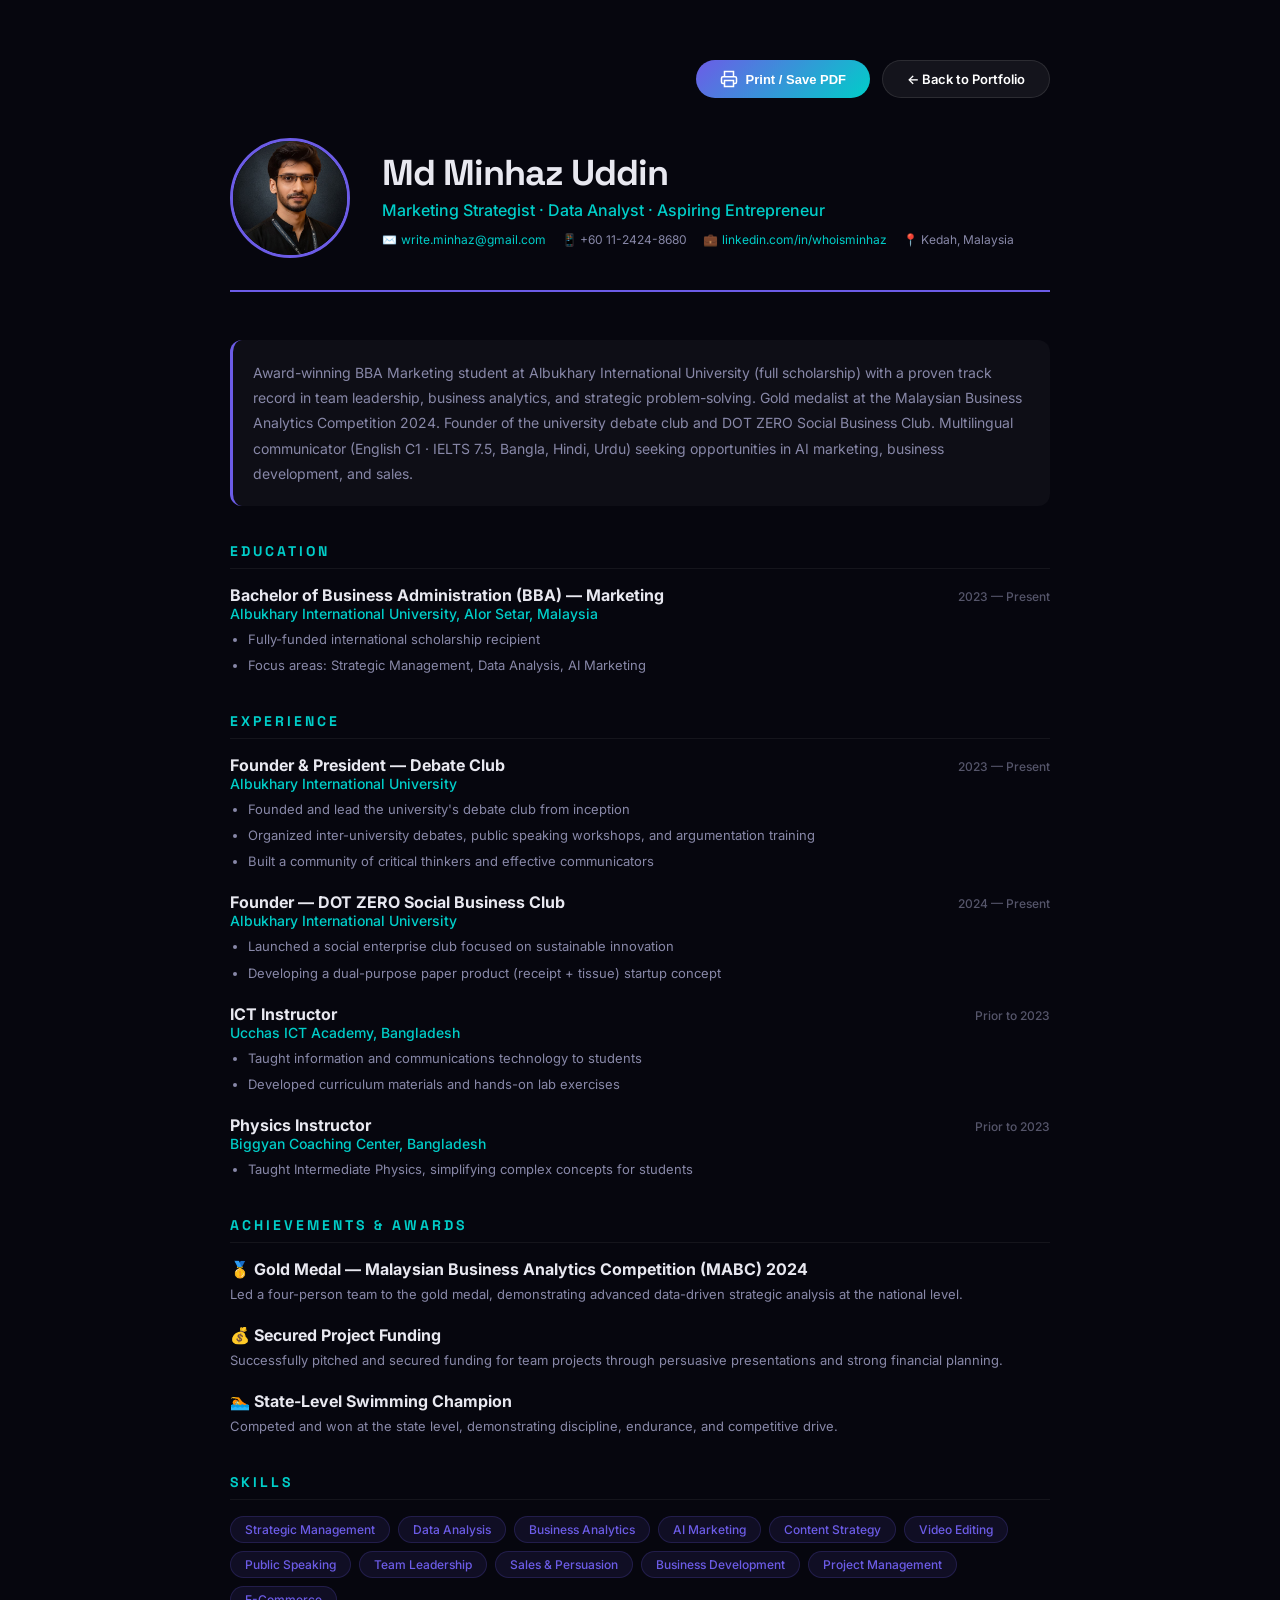
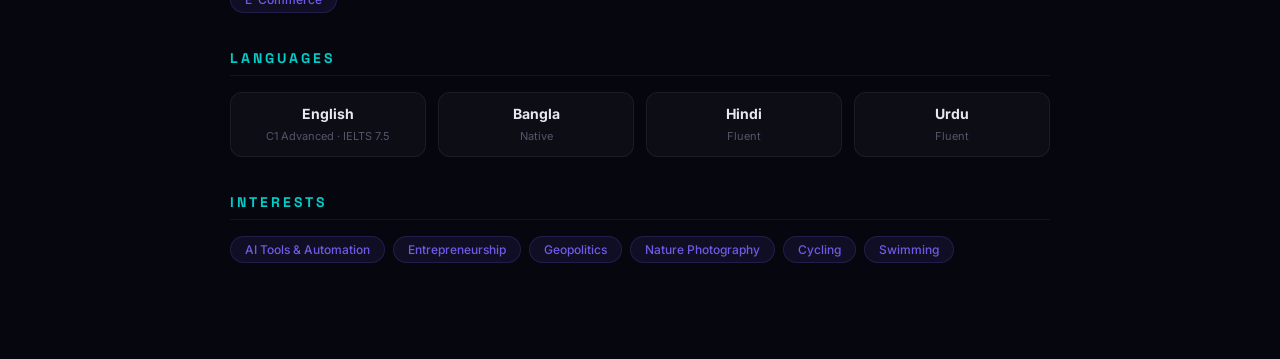
==== resume.html @ c0386ac0 "Add files via upload" ====
<!DOCTYPE html>
<html lang="en">
<head>
    <meta charset="UTF-8">
    <meta name="viewport" content="width=device-width, initial-scale=1.0">
    <title>Resume — Md Minhaz Uddin</title>
    <link rel="preconnect" href="https://fonts.googleapis.com">
    <link rel="preconnect" href="https://fonts.gstatic.com" crossorigin>
    <link href="https://fonts.googleapis.com/css2?family=Inter:wght@300;400;500;600;700;800&family=Space+Grotesk:wght@500;600;700&display=swap" rel="stylesheet">
    <style>
        *, *::before, *::after { margin: 0; padding: 0; box-sizing: border-box; }
        :root {
            --bg: #06060e; --card: rgba(255,255,255,0.03); --border: rgba(255,255,255,0.06);
            --text: #e8e8f0; --text2: #8888a8; --muted: #55556a;
            --a1: #6c5ce7; --a2: #00cec9;
        }
        body { font-family: 'Inter', sans-serif; background: var(--bg); color: var(--text); }
        .resume-page { max-width: 900px; margin: 0 auto; padding: 60px 40px; }
        .resume-actions { display: flex; justify-content: flex-end; gap: 12px; margin-bottom: 40px; }
        .btn-print {
            display: inline-flex; align-items: center; gap: 8px; padding: 10px 24px;
            border-radius: 100px; font-size: 13px; font-weight: 600; cursor: pointer;
            background: linear-gradient(135deg, #6c5ce7, #00cec9); color: #fff; border: none;
            transition: 0.3s; text-decoration: none;
        }
        .btn-print:hover { transform: translateY(-2px); box-shadow: 0 8px 24px rgba(108,92,231,0.4); }

        /* Header */
        .r-header { display: flex; align-items: center; gap: 32px; margin-bottom: 48px; padding-bottom: 32px; border-bottom: 2px solid var(--a1); }
        .r-photo { width: 120px; height: 120px; border-radius: 50%; object-fit: cover; border: 3px solid var(--a1); }
        .r-name { font-family: 'Space Grotesk', sans-serif; font-size: 36px; font-weight: 700; letter-spacing: -1px; }
        .r-tagline { font-size: 16px; color: var(--a2); margin-top: 4px; font-weight: 500; }
        .r-contact-row { display: flex; flex-wrap: wrap; gap: 16px; margin-top: 12px; }
        .r-contact-item { font-size: 12px; color: var(--text2); display: flex; align-items: center; gap: 4px; }
        .r-contact-item a { color: var(--a2); text-decoration: none; }

        /* Sections */
        .r-section { margin-bottom: 36px; }
        .r-section-title {
            font-family: 'Space Grotesk', sans-serif; font-size: 14px; font-weight: 700;
            text-transform: uppercase; letter-spacing: 3px; color: var(--a2);
            margin-bottom: 16px; padding-bottom: 8px; border-bottom: 1px solid var(--border);
        }
        .r-item { margin-bottom: 20px; }
        .r-item-header { display: flex; justify-content: space-between; align-items: baseline; flex-wrap: wrap; gap: 8px; }
        .r-item-title { font-size: 16px; font-weight: 700; }
        .r-item-sub { font-size: 14px; color: var(--a2); font-weight: 500; }
        .r-item-date { font-size: 12px; color: var(--muted); font-weight: 500; white-space: nowrap; }
        .r-item p, .r-item li { font-size: 13px; color: var(--text2); line-height: 1.7; margin-top: 4px; }
        .r-item ul { padding-left: 18px; margin-top: 6px; }
        .r-item li { margin-bottom: 4px; }

        /* Skills Grid */
        .r-skills { display: flex; flex-wrap: wrap; gap: 8px; }
        .r-skill {
            font-size: 12px; font-weight: 500; padding: 5px 14px; border-radius: 100px;
            background: rgba(108,92,231,0.1); color: var(--a1); border: 1px solid rgba(108,92,231,0.2);
        }

        /* Languages */
        .r-lang-grid { display: grid; grid-template-columns: repeat(4, 1fr); gap: 12px; }
        .r-lang { text-align: center; padding: 12px; border-radius: 12px; background: var(--card); border: 1px solid var(--border); }
        .r-lang strong { display: block; font-size: 14px; margin-bottom: 2px; }
        .r-lang span { font-size: 11px; color: var(--muted); }

        /* Summary line */
        .r-summary { font-size: 14px; color: var(--text2); line-height: 1.8; margin-bottom: 36px; padding: 20px; border-radius: 12px; background: var(--card); border-left: 3px solid var(--a1); }

        /* Print styles */
        @media print {
            body { background: #fff; color: #111; -webkit-print-color-adjust: exact; print-color-adjust: exact; }
            .resume-actions { display: none; }
            .r-header { border-bottom-color: #6c5ce7; }
            .r-section-title { color: #6c5ce7; border-bottom-color: #ddd; }
            .r-item-sub, .r-contact-item a { color: #0891b2; }
            .r-item p, .r-item li, .r-summary { color: #444; }
            .r-contact-item { color: #666; }
            .r-skill { background: #f0edff; color: #6c5ce7; border-color: #d4ccf7; }
            .r-lang { background: #f8f8f8; border-color: #eee; }
            .r-lang span { color: #888; }
            .r-summary { background: #f8f7ff; }
        }

        @media (max-width: 640px) {
            .resume-page { padding: 24px 16px; }
            .r-header { flex-direction: column; text-align: center; }
            .r-contact-row { justify-content: center; }
            .r-name { font-size: 28px; }
            .r-lang-grid { grid-template-columns: repeat(2, 1fr); }
        }
    </style>
</head>
<body>
    <div class="resume-page">
        <div class="resume-actions">
            <button class="btn-print" onclick="window.print()">
                <svg width="18" height="18" viewBox="0 0 24 24" fill="none" stroke="currentColor" stroke-width="2"><path d="M6 9V2h12v7M6 18H4a2 2 0 01-2-2v-5a2 2 0 012-2h16a2 2 0 012 2v5a2 2 0 01-2 2h-2"/><rect x="6" y="14" width="12" height="8"/></svg>
                Print / Save PDF
            </button>
            <a href="index.html" class="btn-print" style="background: rgba(255,255,255,0.06); border: 1px solid rgba(255,255,255,0.1);">
                ← Back to Portfolio
            </a>
        </div>

        <!-- Header -->
        <div class="r-header">
            <img src="photo.jpg" alt="Md Minhaz Uddin" class="r-photo">
            <div>
                <div class="r-name">Md Minhaz Uddin</div>
                <div class="r-tagline">Marketing Strategist · Data Analyst · Aspiring Entrepreneur</div>
                <div class="r-contact-row">
                    <span class="r-contact-item">✉️ <a href="mailto:write.minhaz@gmail.com">write.minhaz@gmail.com</a></span>
                    <span class="r-contact-item">📱 +60 11-2424-8680</span>
                    <span class="r-contact-item">💼 <a href="https://linkedin.com/in/whoisminhaz">linkedin.com/in/whoisminhaz</a></span>
                    <span class="r-contact-item">📍 Kedah, Malaysia</span>
                </div>
            </div>
        </div>

        <!-- Summary -->
        <div class="r-summary">
            Award-winning BBA Marketing student at Albukhary International University (full scholarship) with a proven track record in team leadership, business analytics, and strategic problem-solving. Gold medalist at the Malaysian Business Analytics Competition 2024. Founder of the university debate club and DOT ZERO Social Business Club. Multilingual communicator (English C1 · IELTS 7.5, Bangla, Hindi, Urdu) seeking opportunities in AI marketing, business development, and sales.
        </div>

        <!-- Education -->
        <div class="r-section">
            <div class="r-section-title">Education</div>
            <div class="r-item">
                <div class="r-item-header">
                    <div>
                        <div class="r-item-title">Bachelor of Business Administration (BBA) — Marketing</div>
                        <div class="r-item-sub">Albukhary International University, Alor Setar, Malaysia</div>
                    </div>
                    <div class="r-item-date">2023 — Present</div>
                </div>
                <ul>
                    <li>Fully-funded international scholarship recipient</li>
                    <li>Focus areas: Strategic Management, Data Analysis, AI Marketing</li>
                </ul>
            </div>
        </div>

        <!-- Experience -->
        <div class="r-section">
            <div class="r-section-title">Experience</div>
            <div class="r-item">
                <div class="r-item-header">
                    <div>
                        <div class="r-item-title">Founder & President — Debate Club</div>
                        <div class="r-item-sub">Albukhary International University</div>
                    </div>
                    <div class="r-item-date">2023 — Present</div>
                </div>
                <ul>
                    <li>Founded and lead the university's debate club from inception</li>
                    <li>Organized inter-university debates, public speaking workshops, and argumentation training</li>
                    <li>Built a community of critical thinkers and effective communicators</li>
                </ul>
            </div>
            <div class="r-item">
                <div class="r-item-header">
                    <div>
                        <div class="r-item-title">Founder — DOT ZERO Social Business Club</div>
                        <div class="r-item-sub">Albukhary International University</div>
                    </div>
                    <div class="r-item-date">2024 — Present</div>
                </div>
                <ul>
                    <li>Launched a social enterprise club focused on sustainable innovation</li>
                    <li>Developing a dual-purpose paper product (receipt + tissue) startup concept</li>
                </ul>
            </div>
            <div class="r-item">
                <div class="r-item-header">
                    <div>
                        <div class="r-item-title">ICT Instructor</div>
                        <div class="r-item-sub">Ucchas ICT Academy, Bangladesh</div>
                    </div>
                    <div class="r-item-date">Prior to 2023</div>
                </div>
                <ul>
                    <li>Taught information and communications technology to students</li>
                    <li>Developed curriculum materials and hands-on lab exercises</li>
                </ul>
            </div>
            <div class="r-item">
                <div class="r-item-header">
                    <div>
                        <div class="r-item-title">Physics Instructor</div>
                        <div class="r-item-sub">Biggyan Coaching Center, Bangladesh</div>
                    </div>
                    <div class="r-item-date">Prior to 2023</div>
                </div>
                <ul>
                    <li>Taught Intermediate Physics, simplifying complex concepts for students</li>
                </ul>
            </div>
        </div>

        <!-- Achievements -->
        <div class="r-section">
            <div class="r-section-title">Achievements & Awards</div>
            <div class="r-item">
                <div class="r-item-header">
                    <div class="r-item-title">🥇 Gold Medal — Malaysian Business Analytics Competition (MABC) 2024</div>
                </div>
                <p>Led a four-person team to the gold medal, demonstrating advanced data-driven strategic analysis at the national level.</p>
            </div>
            <div class="r-item">
                <div class="r-item-header">
                    <div class="r-item-title">💰 Secured Project Funding</div>
                </div>
                <p>Successfully pitched and secured funding for team projects through persuasive presentations and strong financial planning.</p>
            </div>
            <div class="r-item">
                <div class="r-item-header">
                    <div class="r-item-title">🏊 State-Level Swimming Champion</div>
                </div>
                <p>Competed and won at the state level, demonstrating discipline, endurance, and competitive drive.</p>
            </div>
        </div>

        <!-- Skills -->
        <div class="r-section">
            <div class="r-section-title">Skills</div>
            <div class="r-skills">
                <span class="r-skill">Strategic Management</span>
                <span class="r-skill">Data Analysis</span>
                <span class="r-skill">Business Analytics</span>
                <span class="r-skill">AI Marketing</span>
                <span class="r-skill">Content Strategy</span>
                <span class="r-skill">Video Editing</span>
                <span class="r-skill">Public Speaking</span>
                <span class="r-skill">Team Leadership</span>
                <span class="r-skill">Sales & Persuasion</span>
                <span class="r-skill">Business Development</span>
                <span class="r-skill">Project Management</span>
                <span class="r-skill">E-Commerce</span>
            </div>
        </div>

        <!-- Languages -->
        <div class="r-section">
            <div class="r-section-title">Languages</div>
            <div class="r-lang-grid">
                <div class="r-lang"><strong>English</strong><span>C1 Advanced · IELTS 7.5</span></div>
                <div class="r-lang"><strong>Bangla</strong><span>Native</span></div>
                <div class="r-lang"><strong>Hindi</strong><span>Fluent</span></div>
                <div class="r-lang"><strong>Urdu</strong><span>Fluent</span></div>
            </div>
        </div>

        <!-- Interests -->
        <div class="r-section">
            <div class="r-section-title">Interests</div>
            <div class="r-skills">
                <span class="r-skill">AI Tools & Automation</span>
                <span class="r-skill">Entrepreneurship</span>
                <span class="r-skill">Geopolitics</span>
                <span class="r-skill">Nature Photography</span>
                <span class="r-skill">Cycling</span>
                <span class="r-skill">Swimming</span>
            </div>
        </div>
    </div>
</body>
</html>
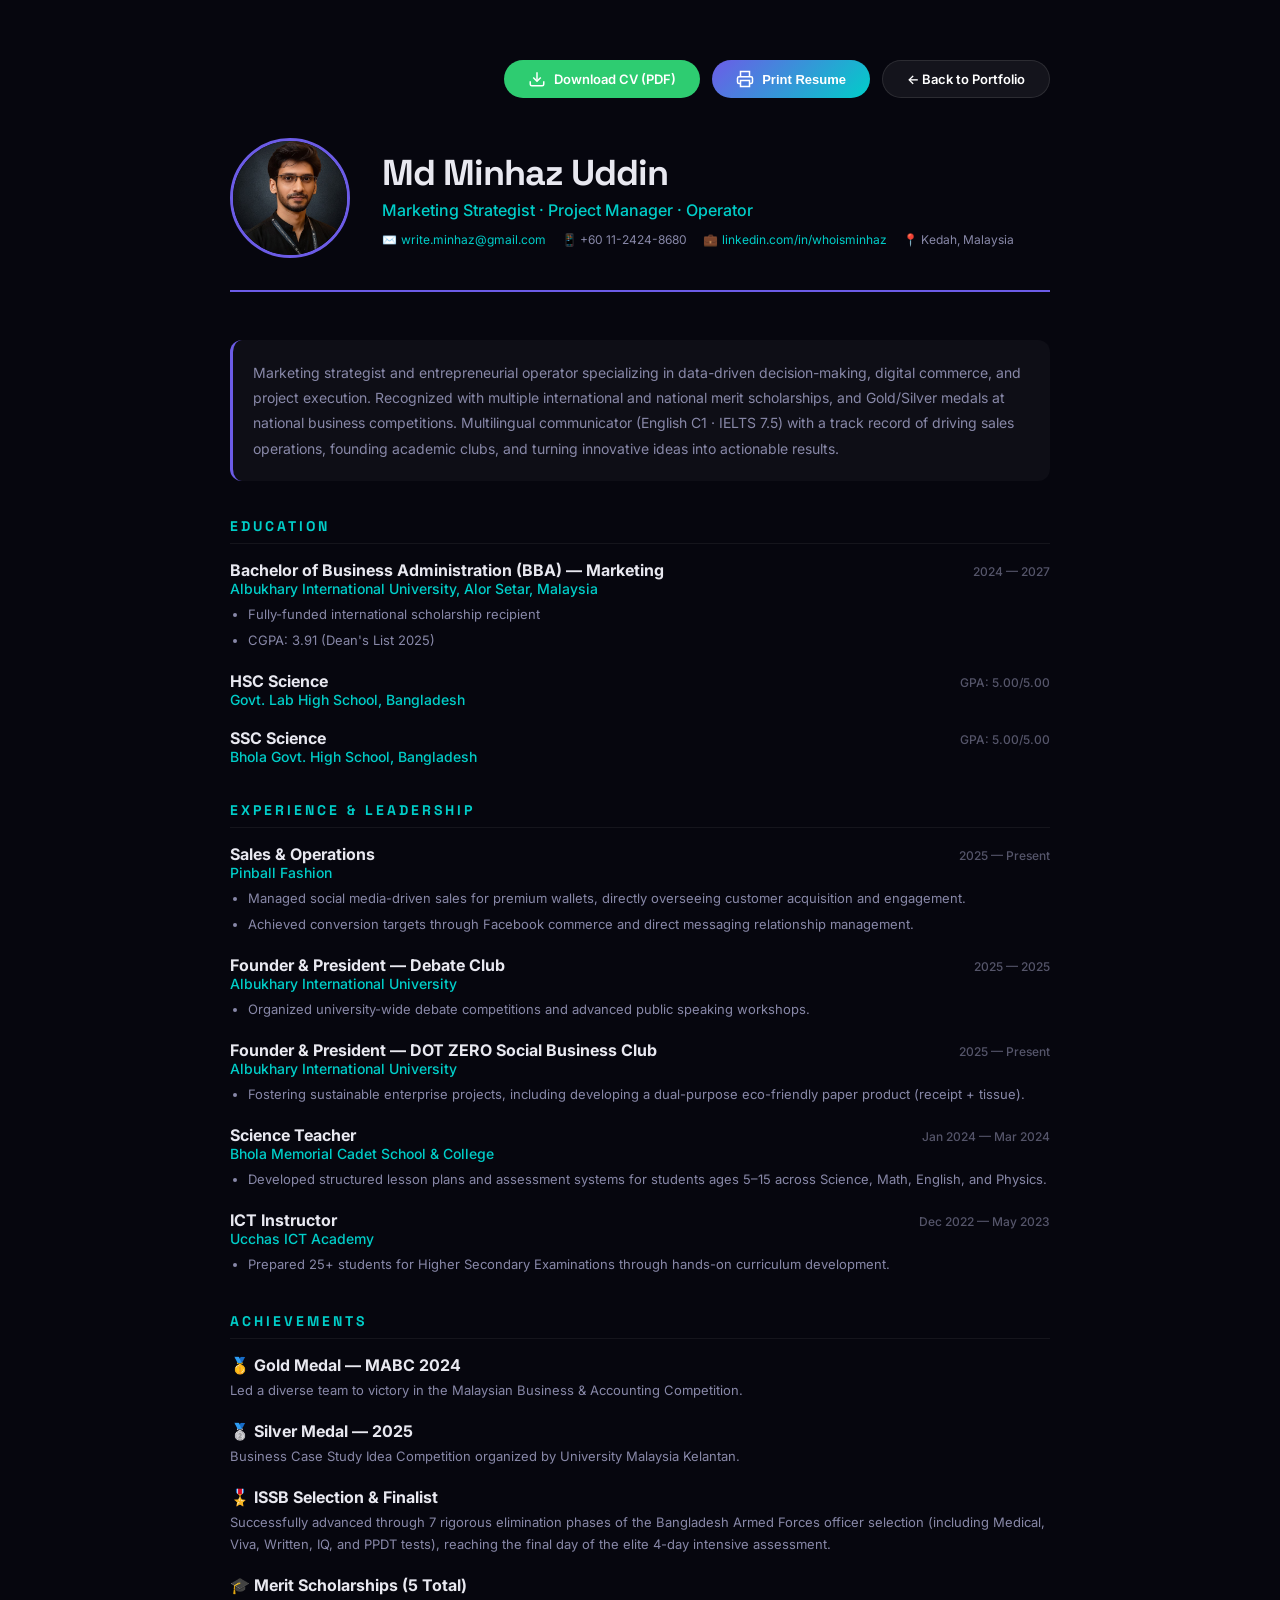
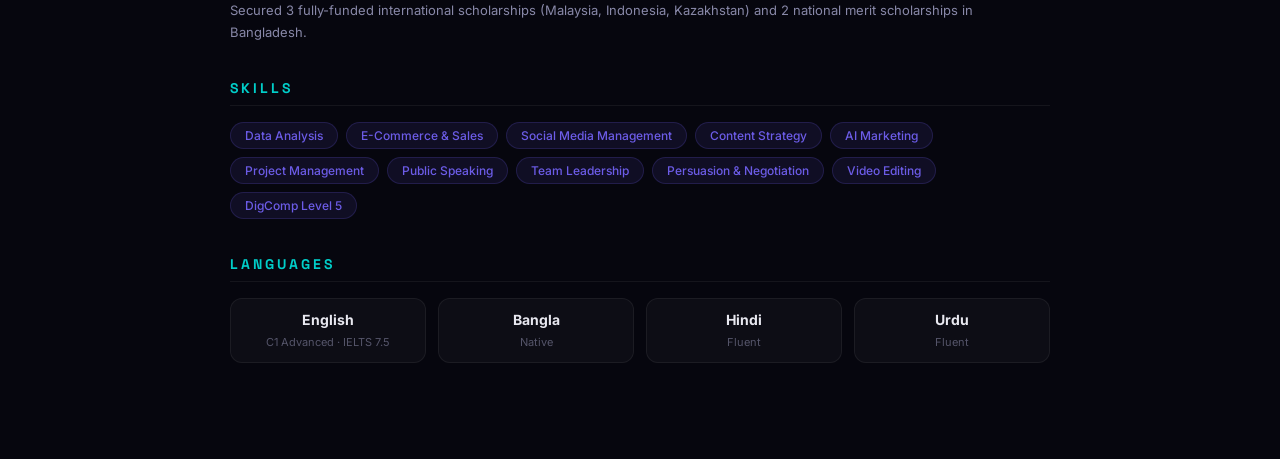
==== commit fe41482c: "Add files via upload updated files" ====
--- a/resume.html
+++ b/resume.html
@@ -1,4 +1,4 @@
-<!DOCTYPE html>
+﻿<!DOCTYPE html>
 <html lang="en">
 <head>
     <meta charset="UTF-8">
@@ -93,9 +93,14 @@
 <body>
     <div class="resume-page">
         <div class="resume-actions">
+            <!-- Added Download CV Button -->
+            <a href="javascript:window.print()" class="btn-print" style="background: #2ecc71;">
+                <svg width="18" height="18" viewBox="0 0 24 24" fill="none" stroke="currentColor" stroke-width="2"><path d="M21 15v4a2 2 0 0 1-2 2H5a2 2 0 0 1-2-2v-4"></path><polyline points="7 10 12 15 17 10"></polyline><line x1="12" y1="15" x2="12" y2="3"></line></svg>
+                Download CV (PDF)
+            </a>
             <button class="btn-print" onclick="window.print()">
                 <svg width="18" height="18" viewBox="0 0 24 24" fill="none" stroke="currentColor" stroke-width="2"><path d="M6 9V2h12v7M6 18H4a2 2 0 01-2-2v-5a2 2 0 012-2h16a2 2 0 012 2v5a2 2 0 01-2 2h-2"/><rect x="6" y="14" width="12" height="8"/></svg>
-                Print / Save PDF
+                Print Resume
             </button>
             <a href="index.html" class="btn-print" style="background: rgba(255,255,255,0.06); border: 1px solid rgba(255,255,255,0.1);">
                 ← Back to Portfolio
@@ -104,10 +109,10 @@
 
         <!-- Header -->
         <div class="r-header">
-            <img src="photo.jpg" alt="Md Minhaz Uddin" class="r-photo">
+            <img src="assets/photo.jpg" alt="Md Minhaz Uddin" class="r-photo">
             <div>
                 <div class="r-name">Md Minhaz Uddin</div>
-                <div class="r-tagline">Marketing Strategist · Data Analyst · Aspiring Entrepreneur</div>
+                <div class="r-tagline">Marketing Strategist · Project Manager · Operator</div>
                 <div class="r-contact-row">
                     <span class="r-contact-item">✉️ <a href="mailto:write.minhaz@gmail.com">write.minhaz@gmail.com</a></span>
                     <span class="r-contact-item">📱 +60 11-2424-8680</span>
@@ -119,7 +124,7 @@
 
         <!-- Summary -->
         <div class="r-summary">
-            Award-winning BBA Marketing student at Albukhary International University (full scholarship) with a proven track record in team leadership, business analytics, and strategic problem-solving. Gold medalist at the Malaysian Business Analytics Competition 2024. Founder of the university debate club and DOT ZERO Social Business Club. Multilingual communicator (English C1 · IELTS 7.5, Bangla, Hindi, Urdu) seeking opportunities in AI marketing, business development, and sales.
+            Marketing strategist and entrepreneurial operator specializing in data-driven decision-making, digital commerce, and project execution. Recognized with multiple international and national merit scholarships, and Gold/Silver medals at national business competitions. Multilingual communicator (English C1 · IELTS 7.5) with a track record of driving sales operations, founding academic clubs, and turning innovative ideas into actionable results.
         </div>
 
         <!-- Education -->
@@ -131,92 +136,125 @@
                         <div class="r-item-title">Bachelor of Business Administration (BBA) — Marketing</div>
                         <div class="r-item-sub">Albukhary International University, Alor Setar, Malaysia</div>
                     </div>
-                    <div class="r-item-date">2023 — Present</div>
+                    <div class="r-item-date">2024 — 2027</div>
                 </div>
                 <ul>
                     <li>Fully-funded international scholarship recipient</li>
-                    <li>Focus areas: Strategic Management, Data Analysis, AI Marketing</li>
-                </ul>
+                    <li>CGPA: 3.91 (Dean's List 2025)</li>
+                </ul>
+            </div>
+            <div class="r-item">
+                <div class="r-item-header">
+                    <div>
+                        <div class="r-item-title">HSC Science</div>
+                        <div class="r-item-sub">Govt. Lab High School, Bangladesh</div>
+                    </div>
+                    <div class="r-item-date">GPA: 5.00/5.00</div>
+                </div>
+            </div>
+            <div class="r-item">
+                <div class="r-item-header">
+                    <div>
+                        <div class="r-item-title">SSC Science</div>
+                        <div class="r-item-sub">Bhola Govt. High School, Bangladesh</div>
+                    </div>
+                    <div class="r-item-date">GPA: 5.00/5.00</div>
+                </div>
             </div>
         </div>
 
         <!-- Experience -->
         <div class="r-section">
-            <div class="r-section-title">Experience</div>
+            <div class="r-section-title">Experience & Leadership</div>
+            <div class="r-item">
+                <div class="r-item-header">
+                    <div>
+                        <div class="r-item-title">Sales & Operations</div>
+                        <div class="r-item-sub">Pinball Fashion</div>
+                    </div>
+                    <div class="r-item-date">2025 — Present</div>
+                </div>
+                <ul>
+                    <li>Managed social media-driven sales for premium wallets, directly overseeing customer acquisition and engagement.</li>
+                    <li>Achieved conversion targets through Facebook commerce and direct messaging relationship management.</li>
+                </ul>
+            </div>
             <div class="r-item">
                 <div class="r-item-header">
                     <div>
                         <div class="r-item-title">Founder & President — Debate Club</div>
                         <div class="r-item-sub">Albukhary International University</div>
                     </div>
-                    <div class="r-item-date">2023 — Present</div>
-                </div>
-                <ul>
-                    <li>Founded and lead the university's debate club from inception</li>
-                    <li>Organized inter-university debates, public speaking workshops, and argumentation training</li>
-                    <li>Built a community of critical thinkers and effective communicators</li>
-                </ul>
-            </div>
-            <div class="r-item">
-                <div class="r-item-header">
-                    <div>
-                        <div class="r-item-title">Founder — DOT ZERO Social Business Club</div>
+                    <div class="r-item-date">2025 — 2025</div>
+                </div>
+                <ul>
+                    <li>Organized university-wide debate competitions and advanced public speaking workshops.</li>
+                </ul>
+            </div>
+            <div class="r-item">
+                <div class="r-item-header">
+                    <div>
+                        <div class="r-item-title">Founder & President — DOT ZERO Social Business Club</div>
                         <div class="r-item-sub">Albukhary International University</div>
                     </div>
-                    <div class="r-item-date">2024 — Present</div>
-                </div>
-                <ul>
-                    <li>Launched a social enterprise club focused on sustainable innovation</li>
-                    <li>Developing a dual-purpose paper product (receipt + tissue) startup concept</li>
+                    <div class="r-item-date">2025 — Present</div>
+                </div>
+                <ul>
+                    <li>Fostering sustainable enterprise projects, including developing a dual-purpose eco-friendly paper product (receipt + tissue).</li>
+                </ul>
+            </div>
+            <div class="r-item">
+                <div class="r-item-header">
+                    <div>
+                        <div class="r-item-title">Science Teacher</div>
+                        <div class="r-item-sub">Bhola Memorial Cadet School & College</div>
+                    </div>
+                    <div class="r-item-date">Jan 2024 — Mar 2024</div>
+                </div>
+                <ul>
+                    <li>Developed structured lesson plans and assessment systems for students ages 5–15 across Science, Math, English, and Physics.</li>
                 </ul>
             </div>
             <div class="r-item">
                 <div class="r-item-header">
                     <div>
                         <div class="r-item-title">ICT Instructor</div>
-                        <div class="r-item-sub">Ucchas ICT Academy, Bangladesh</div>
-                    </div>
-                    <div class="r-item-date">Prior to 2023</div>
-                </div>
-                <ul>
-                    <li>Taught information and communications technology to students</li>
-                    <li>Developed curriculum materials and hands-on lab exercises</li>
-                </ul>
-            </div>
-            <div class="r-item">
-                <div class="r-item-header">
-                    <div>
-                        <div class="r-item-title">Physics Instructor</div>
-                        <div class="r-item-sub">Biggyan Coaching Center, Bangladesh</div>
-                    </div>
-                    <div class="r-item-date">Prior to 2023</div>
-                </div>
-                <ul>
-                    <li>Taught Intermediate Physics, simplifying complex concepts for students</li>
+                        <div class="r-item-sub">Ucchas ICT Academy</div>
+                    </div>
+                    <div class="r-item-date">Dec 2022 — May 2023</div>
+                </div>
+                <ul>
+                    <li>Prepared 25+ students for Higher Secondary Examinations through hands-on curriculum development.</li>
                 </ul>
             </div>
         </div>
 
         <!-- Achievements -->
         <div class="r-section">
-            <div class="r-section-title">Achievements & Awards</div>
-            <div class="r-item">
-                <div class="r-item-header">
-                    <div class="r-item-title">🥇 Gold Medal — Malaysian Business Analytics Competition (MABC) 2024</div>
-                </div>
-                <p>Led a four-person team to the gold medal, demonstrating advanced data-driven strategic analysis at the national level.</p>
-            </div>
-            <div class="r-item">
-                <div class="r-item-header">
-                    <div class="r-item-title">💰 Secured Project Funding</div>
-                </div>
-                <p>Successfully pitched and secured funding for team projects through persuasive presentations and strong financial planning.</p>
-            </div>
-            <div class="r-item">
-                <div class="r-item-header">
-                    <div class="r-item-title">🏊 State-Level Swimming Champion</div>
-                </div>
-                <p>Competed and won at the state level, demonstrating discipline, endurance, and competitive drive.</p>
+            <div class="r-section-title">Achievements</div>
+            <div class="r-item">
+                <div class="r-item-header">
+                    <div class="r-item-title">🥇 Gold Medal — MABC 2024</div>
+                </div>
+                <p>Led a diverse team to victory in the Malaysian Business & Accounting Competition.</p>
+            </div>
+            <div class="r-item">
+                <div class="r-item-header">
+                    <div class="r-item-title">🥈 Silver Medal — 2025</div>
+                </div>
+                <p>Business Case Study Idea Competition organized by University Malaysia Kelantan.</p>
+            </div>
+            <div class="r-item">
+                <div class="r-item-header">
+                    <div class="r-item-title">🎖️ ISSB Selection & Finalist</div>
+                </div>
+                <p>Successfully advanced through 7 rigorous elimination phases of the Bangladesh Armed Forces officer selection (including Medical, Viva, Written, IQ, and PPDT tests), reaching the final day of the elite 4-day intensive assessment.</p>
+            </div>
+            <div class="r-item">
+                <div class="r-item-header">
+                    <div class="r-item-title">🎓 Merit Scholarships (5 Total)</div>
+                </div>
+                <p>Secured 3 fully-funded international scholarships (Malaysia, Indonesia, Kazakhstan) and 2 national merit scholarships in Bangladesh.</p>
             </div>
         </div>
 
@@ -224,18 +262,17 @@
         <div class="r-section">
             <div class="r-section-title">Skills</div>
             <div class="r-skills">
-                <span class="r-skill">Strategic Management</span>
                 <span class="r-skill">Data Analysis</span>
-                <span class="r-skill">Business Analytics</span>
+                <span class="r-skill">E-Commerce & Sales</span>
+                <span class="r-skill">Social Media Management</span>
+                <span class="r-skill">Content Strategy</span>
                 <span class="r-skill">AI Marketing</span>
-                <span class="r-skill">Content Strategy</span>
-                <span class="r-skill">Video Editing</span>
+                <span class="r-skill">Project Management</span>
                 <span class="r-skill">Public Speaking</span>
                 <span class="r-skill">Team Leadership</span>
-                <span class="r-skill">Sales & Persuasion</span>
-                <span class="r-skill">Business Development</span>
-                <span class="r-skill">Project Management</span>
-                <span class="r-skill">E-Commerce</span>
+                <span class="r-skill">Persuasion & Negotiation</span>
+                <span class="r-skill">Video Editing</span>
+                <span class="r-skill">DigComp Level 5</span>
             </div>
         </div>
 
@@ -249,19 +286,7 @@
                 <div class="r-lang"><strong>Urdu</strong><span>Fluent</span></div>
             </div>
         </div>
-
-        <!-- Interests -->
-        <div class="r-section">
-            <div class="r-section-title">Interests</div>
-            <div class="r-skills">
-                <span class="r-skill">AI Tools & Automation</span>
-                <span class="r-skill">Entrepreneurship</span>
-                <span class="r-skill">Geopolitics</span>
-                <span class="r-skill">Nature Photography</span>
-                <span class="r-skill">Cycling</span>
-                <span class="r-skill">Swimming</span>
-            </div>
-        </div>
     </div>
 </body>
-</html>
+</html>
+
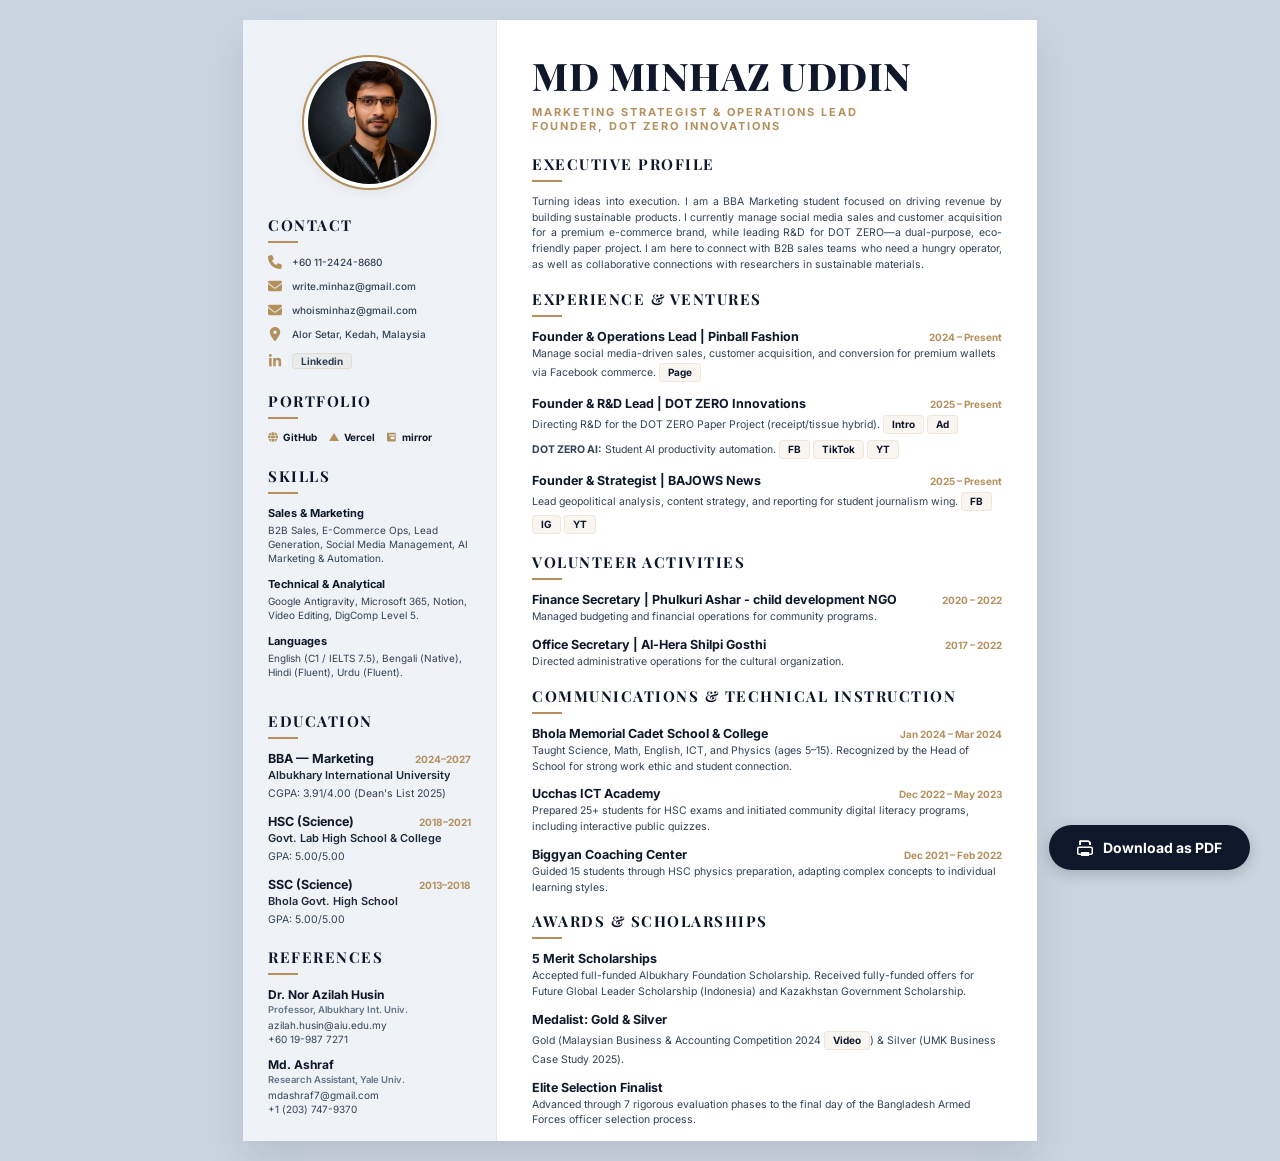
==== commit 260d3ffd: "Add files via upload" ====
--- a/resume.html
+++ b/resume.html
@@ -1,292 +1,574 @@
-﻿<!DOCTYPE html>
+<!DOCTYPE html>
 <html lang="en">
 <head>
     <meta charset="UTF-8">
     <meta name="viewport" content="width=device-width, initial-scale=1.0">
-    <title>Resume — Md Minhaz Uddin</title>
+    <title>MD MINHAZ UDDIN - Executive Resume</title>
     <link rel="preconnect" href="https://fonts.googleapis.com">
     <link rel="preconnect" href="https://fonts.gstatic.com" crossorigin>
-    <link href="https://fonts.googleapis.com/css2?family=Inter:wght@300;400;500;600;700;800&family=Space+Grotesk:wght@500;600;700&display=swap" rel="stylesheet">
+    <link href="https://fonts.googleapis.com/css2?family=Inter:wght@300;400;500;600;700&family=Playfair+Display:wght@600;700;800&display=swap" rel="stylesheet">
     <style>
-        *, *::before, *::after { margin: 0; padding: 0; box-sizing: border-box; }
         :root {
-            --bg: #06060e; --card: rgba(255,255,255,0.03); --border: rgba(255,255,255,0.06);
-            --text: #e8e8f0; --text2: #8888a8; --muted: #55556a;
-            --a1: #6c5ce7; --a2: #00cec9;
-        }
-        body { font-family: 'Inter', sans-serif; background: var(--bg); color: var(--text); }
-        .resume-page { max-width: 900px; margin: 0 auto; padding: 60px 40px; }
-        .resume-actions { display: flex; justify-content: flex-end; gap: 12px; margin-bottom: 40px; }
-        .btn-print {
-            display: inline-flex; align-items: center; gap: 8px; padding: 10px 24px;
-            border-radius: 100px; font-size: 13px; font-weight: 600; cursor: pointer;
-            background: linear-gradient(135deg, #6c5ce7, #00cec9); color: #fff; border: none;
-            transition: 0.3s; text-decoration: none;
-        }
-        .btn-print:hover { transform: translateY(-2px); box-shadow: 0 8px 24px rgba(108,92,231,0.4); }
-
-        /* Header */
-        .r-header { display: flex; align-items: center; gap: 32px; margin-bottom: 48px; padding-bottom: 32px; border-bottom: 2px solid var(--a1); }
-        .r-photo { width: 120px; height: 120px; border-radius: 50%; object-fit: cover; border: 3px solid var(--a1); }
-        .r-name { font-family: 'Space Grotesk', sans-serif; font-size: 36px; font-weight: 700; letter-spacing: -1px; }
-        .r-tagline { font-size: 16px; color: var(--a2); margin-top: 4px; font-weight: 500; }
-        .r-contact-row { display: flex; flex-wrap: wrap; gap: 16px; margin-top: 12px; }
-        .r-contact-item { font-size: 12px; color: var(--text2); display: flex; align-items: center; gap: 4px; }
-        .r-contact-item a { color: var(--a2); text-decoration: none; }
-
-        /* Sections */
-        .r-section { margin-bottom: 36px; }
-        .r-section-title {
-            font-family: 'Space Grotesk', sans-serif; font-size: 14px; font-weight: 700;
-            text-transform: uppercase; letter-spacing: 3px; color: var(--a2);
-            margin-bottom: 16px; padding-bottom: 8px; border-bottom: 1px solid var(--border);
-        }
-        .r-item { margin-bottom: 20px; }
-        .r-item-header { display: flex; justify-content: space-between; align-items: baseline; flex-wrap: wrap; gap: 8px; }
-        .r-item-title { font-size: 16px; font-weight: 700; }
-        .r-item-sub { font-size: 14px; color: var(--a2); font-weight: 500; }
-        .r-item-date { font-size: 12px; color: var(--muted); font-weight: 500; white-space: nowrap; }
-        .r-item p, .r-item li { font-size: 13px; color: var(--text2); line-height: 1.7; margin-top: 4px; }
-        .r-item ul { padding-left: 18px; margin-top: 6px; }
-        .r-item li { margin-bottom: 4px; }
-
-        /* Skills Grid */
-        .r-skills { display: flex; flex-wrap: wrap; gap: 8px; }
-        .r-skill {
-            font-size: 12px; font-weight: 500; padding: 5px 14px; border-radius: 100px;
-            background: rgba(108,92,231,0.1); color: var(--a1); border: 1px solid rgba(108,92,231,0.2);
-        }
-
-        /* Languages */
-        .r-lang-grid { display: grid; grid-template-columns: repeat(4, 1fr); gap: 12px; }
-        .r-lang { text-align: center; padding: 12px; border-radius: 12px; background: var(--card); border: 1px solid var(--border); }
-        .r-lang strong { display: block; font-size: 14px; margin-bottom: 2px; }
-        .r-lang span { font-size: 11px; color: var(--muted); }
-
-        /* Summary line */
-        .r-summary { font-size: 14px; color: var(--text2); line-height: 1.8; margin-bottom: 36px; padding: 20px; border-radius: 12px; background: var(--card); border-left: 3px solid var(--a1); }
-
-        /* Print styles */
+            --navy: #0F172A;
+            --navy-light: #1E293B;
+            --gold: #B4905D;
+            --text-main: #334155;
+            --text-light: #64748B;
+            --bg-left: #EFF3F8;
+            --bg-right: #FFFFFF;
+            --border-light: #E2E8F0;
+        }
+
+        * {
+            box-sizing: border-box;
+            margin: 0;
+            padding: 0;
+        }
+
+        body {
+            font-family: 'Inter', sans-serif;
+            background-color: #CBD5E1;
+            display: flex;
+            justify-content: center;
+            align-items: center;
+            min-height: 100vh;
+            padding: 20px;
+            color: var(--text-main);
+            -webkit-print-color-adjust: exact !important;
+            print-color-adjust: exact !important;
+        }
+
+        .resume {
+            width: 210mm;
+            height: 296.5mm;
+            background-color: var(--bg-right);
+            display: flex;
+            box-shadow: 0 20px 40px rgba(0, 0, 0, 0.1);
+            position: relative;
+            overflow: hidden;
+        }
+
         @media print {
-            body { background: #fff; color: #111; -webkit-print-color-adjust: exact; print-color-adjust: exact; }
-            .resume-actions { display: none; }
-            .r-header { border-bottom-color: #6c5ce7; }
-            .r-section-title { color: #6c5ce7; border-bottom-color: #ddd; }
-            .r-item-sub, .r-contact-item a { color: #0891b2; }
-            .r-item p, .r-item li, .r-summary { color: #444; }
-            .r-contact-item { color: #666; }
-            .r-skill { background: #f0edff; color: #6c5ce7; border-color: #d4ccf7; }
-            .r-lang { background: #f8f8f8; border-color: #eee; }
-            .r-lang span { color: #888; }
-            .r-summary { background: #f8f7ff; }
-        }
-
-        @media (max-width: 640px) {
-            .resume-page { padding: 24px 16px; }
-            .r-header { flex-direction: column; text-align: center; }
-            .r-contact-row { justify-content: center; }
-            .r-name { font-size: 28px; }
-            .r-lang-grid { grid-template-columns: repeat(2, 1fr); }
+            body { background: #fff; padding: 0; }
+            .resume { box-shadow: none; border: none; }
+            .print-btn { display: none !important; }
+            @page { size: A4; margin: 0; }
+        }
+
+        /* Print Button */
+        .print-btn {
+            position: fixed;
+            bottom: 30px;
+            right: 30px;
+            background: var(--navy);
+            color: #fff;
+            border: none;
+            padding: 14px 28px;
+            border-radius: 50px;
+            font-size: 14px;
+            font-weight: 700;
+            font-family: 'Inter', sans-serif;
+            cursor: pointer;
+            display: flex;
+            align-items: center;
+            gap: 10px;
+            box-shadow: 0 4px 15px rgba(0,0,0,0.2);
+            transition: all 0.3s ease;
+            z-index: 1000;
+        }
+
+        .print-btn:hover {
+            background: var(--gold);
+            transform: translateY(-3px);
+            box-shadow: 0 8px 25px rgba(180, 144, 93, 0.4);
+        }
+
+        .print-btn svg {
+            width: 16px;
+            height: 16px;
+            fill: currentColor;
+        }
+
+        /* Layout */
+        .col-left {
+            width: 32%;
+            background-color: var(--bg-left);
+            padding: 35px 25px;
+            border-right: 1px solid var(--border-light);
+            display: flex;
+            flex-direction: column;
+            gap: 20px;
+        }
+
+        .col-right {
+            width: 68%;
+            padding: 35px 35px;
+            display: flex;
+            flex-direction: column;
+            gap: 16px;
+        }
+
+        /* Profile Photo */
+        .profile-container {
+            display: flex;
+            justify-content: center;
+            margin-bottom: 5px;
+        }
+        
+        .profile-pic {
+            width: 135px;
+            height: 135px;
+            border-radius: 50%;
+            object-fit: cover;
+            border: 2px solid var(--gold);
+            padding: 4px;
+            background-color: #fff;
+            box-shadow: 0 4px 12px rgba(0,0,0,0.05);
+        }
+
+        /* Header (Right) */
+        .header-right {
+            margin-bottom: 5px;
+        }
+
+        .name {
+            font-family: 'Playfair Display', serif;
+            font-size: 38px;
+            font-weight: 800;
+            color: var(--navy);
+            letter-spacing: 0.5px;
+            text-transform: uppercase;
+            line-height: 1.1;
+            margin-bottom: 8px;
+        }
+
+        .subtitle {
+            font-size: 11px;
+            font-weight: 700;
+            color: var(--gold);
+            text-transform: uppercase;
+            letter-spacing: 2px;
+        }
+
+        /* Section Titles */
+        .section-title {
+            font-family: 'Playfair Display', serif;
+            font-size: 15px;
+            font-weight: 700;
+            color: var(--navy);
+            text-transform: uppercase;
+            letter-spacing: 1.5px;
+            margin-bottom: 12px;
+            display: flex;
+            flex-direction: column;
+            gap: 6px;
+        }
+
+        .section-title::after {
+            content: '';
+            width: 30px;
+            height: 2px;
+            background-color: var(--gold);
+        }
+
+        /* Contact Items */
+        .contact-list {
+            display: flex;
+            flex-direction: column;
+            gap: 10px;
+        }
+
+        .contact-item {
+            display: flex;
+            align-items: center;
+            gap: 10px;
+            font-size: 10px;
+            color: var(--text-main);
+            font-weight: 500;
+        }
+
+        .contact-icon {
+            width: 14px;
+            height: 14px;
+            display: flex;
+            align-items: center;
+            justify-content: center;
+            color: var(--gold);
+            flex-shrink: 0;
+        }
+
+        .contact-icon svg {
+            width: 100%;
+            height: 100%;
+            fill: currentColor;
+        }
+
+        .contact-item a {
+            color: var(--text-main);
+            text-decoration: none;
+        }
+
+        /* Portfolio Horizontal Links */
+        .portfolio-links {
+            display: flex;
+            flex-wrap: wrap;
+            gap: 12px;
+        }
+
+        .portfolio-link {
+            font-size: 10px;
+            font-weight: 700;
+            color: var(--navy);
+            text-decoration: none;
+            display: inline-flex;
+            align-items: center;
+            gap: 5px;
+            border-bottom: 1px solid transparent;
+            padding-bottom: 2px;
+        }
+
+        .portfolio-link svg {
+            width: 10px;
+            height: 10px;
+            fill: var(--gold);
+        }
+
+        .portfolio-link:hover {
+            border-bottom-color: var(--gold);
+        }
+
+        /* Timelines & Items */
+        .timeline {
+            display: flex;
+            flex-direction: column;
+            gap: 12px;
+        }
+
+        .item-header {
+            display: flex;
+            justify-content: space-between;
+            align-items: baseline;
+            margin-bottom: 2px;
+        }
+
+        .item-title {
+            font-size: 12.5px;
+            font-weight: 700;
+            color: var(--navy);
+        }
+
+        .item-date {
+            font-size: 10px;
+            font-weight: 700;
+            color: var(--gold);
+        }
+
+        .item-subtitle {
+            font-size: 11px;
+            font-weight: 600;
+            color: var(--navy-light);
+            margin-bottom: 4px;
+        }
+
+        p, li, .text-block {
+            font-size: 10.5px;
+            line-height: 1.5;
+            color: var(--text-main);
+        }
+
+        ul {
+            padding-left: 14px;
+            margin-top: 4px;
+        }
+
+        li {
+            margin-bottom: 3px;
+        }
+        
+        li::marker {
+            color: var(--gold);
+        }
+
+        /* Embed Links - CTA Style */
+        .embed-link {
+            display: inline-flex;
+            align-items: center;
+            gap: 5px;
+            color: var(--navy);
+            background: rgba(180, 144, 93, 0.08);
+            padding: 1px 8px;
+            border-radius: 4px;
+            font-weight: 700;
+            text-decoration: none;
+            font-size: 10px;
+            transition: all 0.2s ease;
+            margin: 2px 0;
+            border: 1px solid rgba(180, 144, 93, 0.15);
+        }
+
+        .embed-link:hover {
+            background: var(--gold);
+            color: #fff;
+            transform: translateY(-1px);
+            box-shadow: 0 4px 10px rgba(180, 144, 93, 0.2);
+            border-color: var(--gold);
+        }
+
+        .embed-link svg {
+            width: 10px;
+            height: 10px;
+            fill: var(--gold);
+            transition: fill 0.2s;
+        }
+
+        .embed-link:hover svg {
+            fill: #fff;
+        }
+
+        /* Skills specific */
+        .skill-group {
+            margin-bottom: 12px;
+        }
+        
+        .skill-group strong {
+            display: block;
+            font-size: 11px;
+            font-weight: 700;
+            color: var(--navy);
+            margin-bottom: 3px;
+        }
+
+        .skill-group p {
+            font-size: 10px;
+            line-height: 1.4;
+        }
+
+        /* References */
+        .ref-item {
+            margin-bottom: 12px;
+        }
+        
+        .ref-name {
+            font-size: 12px;
+            font-weight: 700;
+            color: var(--navy);
+            margin-bottom: 2px;
+        }
+
+        .ref-sub {
+            font-size: 9.5px;
+            font-weight: 600;
+            color: var(--text-light);
+            margin-bottom: 4px;
+        }
+
+        .ref-contact a, .ref-contact span {
+            display: block;
+            font-size: 10px;
+            color: var(--text-main);
+            text-decoration: none;
+            margin-bottom: 2px;
+        }
+
+        .ref-contact a:hover {
+            color: var(--gold);
+        }
+
+        .about-text {
+            text-align: justify;
         }
     </style>
 </head>
 <body>
-    <div class="resume-page">
-        <div class="resume-actions">
-            <!-- Added Download CV Button -->
-            <a href="javascript:window.print()" class="btn-print" style="background: #2ecc71;">
-                <svg width="18" height="18" viewBox="0 0 24 24" fill="none" stroke="currentColor" stroke-width="2"><path d="M21 15v4a2 2 0 0 1-2 2H5a2 2 0 0 1-2-2v-4"></path><polyline points="7 10 12 15 17 10"></polyline><line x1="12" y1="15" x2="12" y2="3"></line></svg>
-                Download CV (PDF)
-            </a>
-            <button class="btn-print" onclick="window.print()">
-                <svg width="18" height="18" viewBox="0 0 24 24" fill="none" stroke="currentColor" stroke-width="2"><path d="M6 9V2h12v7M6 18H4a2 2 0 01-2-2v-5a2 2 0 012-2h16a2 2 0 012 2v5a2 2 0 01-2 2h-2"/><rect x="6" y="14" width="12" height="8"/></svg>
-                Print Resume
-            </button>
-            <a href="index.html" class="btn-print" style="background: rgba(255,255,255,0.06); border: 1px solid rgba(255,255,255,0.1);">
-                ← Back to Portfolio
-            </a>
+    <!-- Floating Download Button -->
+    <button onclick="window.print()" class="print-btn">
+        <svg viewBox="0 0 512 512"><path d="M128 0C92.7 0 64 28.7 64 64v96h64V64H354.7L384 93.3V160h64V93.3c0-17-6.7-33.3-18.7-45.3L400 29.3C388 17.3 371.7 10.7 354.7 10.7H128zM512 272c0-35.3-28.7-64-64-64H64c-35.3 0-64 28.7-64 64v144c0 35.3 28.7 64 64 64h64v-48H64c-8.8 0-16-7.2-16-16V272c0-8.8 7.2-16 16-16h384c8.8 0 16 7.2 16 16v144c0 8.8-7.2 16-16 16h-64v48h64c35.3 0 64-28.7 64-64V272zM128 384v128h256V384H128z"/></svg>
+        Download as PDF
+    </button>
+
+    <div class="resume">
+        <!-- Left Column -->
+        <div class="col-left">
+            <div class="profile-container">
+                <img src="assets/photo.jpg" alt="MD MINHAZ UDDIN" class="profile-pic">
+            </div>
+
+            <div>
+                <div class="section-title">CONTACT</div>
+                <div class="contact-list">
+                    <div class="contact-item">
+                        <div class="contact-icon"><svg viewBox="0 0 512 512"><path d="M164.9 24.6c-7.7-18.6-28-28.5-47.4-23.2l-88 24C12.1 30.2 0 46 0 64C0 311.4 200.6 512 448 512c18 0 33.8-12.1 38.6-29.5l24-88c5.3-19.4-4.6-39.7-23.2-47.4l-96-40c-16.3-6.8-35.2-2.1-46.3 11.6L304.7 368C234.3 334.7 177.3 277.7 144 207.3L193.3 167c13.7-11.2 18.4-30 11.6-46.3l-40-96z"/></svg></div>
+                        <span>+60 11-2424-8680</span>
+                    </div>
+                    <div class="contact-item">
+                        <div class="contact-icon"><svg viewBox="0 0 512 512"><path d="M48 64C21.5 64 0 85.5 0 112c0 15.1 7.1 29.3 19.2 38.4L236.8 313.6c11.4 8.5 27 8.5 38.4 0L492.8 150.4c12.1-9.1 19.2-23.3 19.2-38.4c0-26.5-21.5-48-48-48H48zM0 176V384c0 35.3 28.7 64 64 64H448c35.3 0 64-28.7 64-64V176L294.4 339.2c-22.8 17.1-54 17.1-76.8 0L0 176z"/></svg></div>
+                        <a href="mailto:write.minhaz@gmail.com">write.minhaz@gmail.com</a>
+                    </div>
+                    <div class="contact-item">
+                        <div class="contact-icon"><svg viewBox="0 0 512 512"><path d="M48 64C21.5 64 0 85.5 0 112c0 15.1 7.1 29.3 19.2 38.4L236.8 313.6c11.4 8.5 27 8.5 38.4 0L492.8 150.4c12.1-9.1 19.2-23.3 19.2-38.4c0-26.5-21.5-48-48-48H48zM0 176V384c0 35.3 28.7 64 64 64H448c35.3 0 64-28.7 64-64V176L294.4 339.2c-22.8 17.1-54 17.1-76.8 0L0 176z"/></svg></div>
+                        <a href="mailto:whoisminhaz@gmail.com">whoisminhaz@gmail.com</a>
+                    </div>
+                    <div class="contact-item">
+                        <div class="contact-icon"><svg viewBox="0 0 384 512"><path d="M215.7 499.2C267 435 384 279.4 384 192C384 86 298 0 192 0S0 86 0 192c0 87.4 117 243 168.3 307.2c12.3 15.3 35.1 15.3 47.4 0zM192 128a64 64 0 1 1 0 128 64 64 0 1 1 0-128z"/></svg></div>
+                        <span>Alor Setar, Kedah, Malaysia</span>
+                    </div>
+                    <div class="contact-item">
+                        <div class="contact-icon"><svg viewBox="0 0 448 512"><path d="M100.3 448H7.4V148.9h92.9zM53.8 108.1C24.1 108.1 0 83.5 0 53.8a53.8 53.8 0 0 1 107.6 0c0 29.7-24.1 54.3-53.8 54.3zM447.9 448h-92.7V302.4c0-34.7-.7-79.2-48.3-79.2-48.3 0-55.7 37.7-55.7 76.7V448h-92.8V148.9h89.1v40.8h1.3c12.4-23.5 42.7-48.3 87.9-48.3 94 0 111.3 61.9 111.3 142.3V448z"/></svg></div>
+                        <a href="https://linkedin.com/in/whoisminhaz" target="_blank" class="embed-link">Linkedin</a>
+                    </div>
+                </div>
+            </div>
+
+            <div>
+                <div class="section-title">PORTFOLIO</div>
+                <div class="portfolio-links">
+                    <a href="https://whoisminhaz.github.io/portfolio/" target="_blank" class="portfolio-link"><svg viewBox="0 0 512 512"><path d="M352 256c0 22.2-1.2 43.6-3.3 64H163.3c-2.2-20.4-3.3-41.8-3.3-64s1.2-43.6 3.3-64h185.4c2.2 20.4 3.3 41.8 3.3 64zm28.8-64h123.1c5.3 20.5 8.1 41.9 8.1 64s-2.8 43.5-8.1 64H380.8c2.1-20.6 3.2-42 3.2-64s-1.1-43.4-3.2-64zm112.6-32H376.7c-10-63.9-29.8-117.4-55.3-151.6c78.3 20.7 142 77.5 171.9 151.6zm-149.1 0H167.7c6.1-36.4 15.5-68.6 27-94.7c10.5-23.6 22.2-40.7 33.5-51.5C239.4 3.2 248.7 0 256 0s16.6 3.2 27.8 13.8c11.3 10.8 23 27.9 33.5 51.5c11.6 26 20.9 58.2 27 94.7zm-209 0H18.6C48.6 85.9 112.2 29.1 190.6 8.4C165.1 42.6 145.3 96.1 135.3 160zM8.1 192H131.2c-2.1 20.6-3.2 42-3.2 64s1.1 43.4 3.2 64H8.1C2.8 299.5 0 278.1 0 256s2.8-43.5 8.1-64zM194.7 446.6c-11.6-26-20.9-58.2-27-94.6h176.6c-6.1 36.4-15.5 68.6-27 94.6c-10.5 23.6-22.2 40.7-33.5 51.5C272.6 508.8 263.3 512 256 512s-16.6-3.2-27.8-13.8c-11.3-10.8-23-27.9-33.5-51.5zM135.3 352c10 63.9 29.8 117.4 55.3 151.6C112.2 482.9 48.6 426.1 18.6 352H135.3zm358.1 0c-29.9 74.1-93.6 130.9-171.9 151.6c25.5-34.2 45.2-87.7 55.3-151.6h116.6z"/></svg> GitHub</a>
+                    <a href="https://whoisminhaz.vercel.app/" target="_blank" class="portfolio-link"><svg viewBox="0 0 512 512"><path d="M256 48L512 464H0L256 48z"/></svg> Vercel</a>
+                    <a href="https://portfolio.whoisminhaz.workers.dev/" target="_blank" class="portfolio-link"><svg viewBox="0 0 512 512"><path d="M400 32H48C21.5 32 0 53.5 0 80v352c0 26.5 21.5 48 48 48h352c26.5 0 48-21.5 48-48V80c0-26.5-21.5-48-48-48zm-16.4 336H240.2c-35.1 0-63.5-28.5-63.5-63.6 0-35.1 28.5-63.6 63.5-63.6h143.4V368zM384 192H128c-17.7 0-32-14.3-32-32s14.3-32 32-32h256c17.7 0 32 14.3 32 32s-14.3 32-32 32z"/></svg> mirror</a>
+                </div>
+            </div>
+
+            <div>
+                <div class="section-title">SKILLS</div>
+                <div class="skill-group">
+                    <strong>Sales & Marketing</strong>
+                    <p>B2B Sales, E-Commerce Ops, Lead Generation, Social Media Management, AI Marketing & Automation.</p>
+                </div>
+                <div class="skill-group">
+                    <strong>Technical & Analytical</strong>
+                    <p>Google Antigravity, Microsoft 365, Notion, Video Editing, DigComp Level 5.</p>
+                </div>
+                <div class="skill-group">
+                    <strong>Languages</strong>
+                    <p>English (C1 / IELTS 7.5), Bengali (Native), Hindi (Fluent), Urdu (Fluent).</p>
+                </div>
+            </div>
+
+            <div>
+                <div class="section-title">EDUCATION</div>
+                <div class="timeline">
+                    <div class="timeline-item">
+                        <div class="item-header"><div class="item-title">BBA — Marketing</div><div class="item-date">2024–2027</div></div>
+                        <div class="item-subtitle">Albukhary International University</div>
+                        <p>CGPA: 3.91/4.00 (Dean's List 2025)</p>
+                    </div>
+                    <div class="timeline-item">
+                        <div class="item-header"><div class="item-title">HSC (Science)</div><div class="item-date">2018–2021</div></div>
+                        <div class="item-subtitle">Govt. Lab High School & College</div>
+                        <p>GPA: 5.00/5.00</p>
+                    </div>
+                    <div class="timeline-item">
+                        <div class="item-header"><div class="item-title">SSC (Science)</div><div class="item-date">2013–2018</div></div>
+                        <div class="item-subtitle">Bhola Govt. High School</div>
+                        <p>GPA: 5.00/5.00</p>
+                    </div>
+                </div>
+            </div>
+
+            <div>
+                <div class="section-title">REFERENCES</div>
+                <div class="ref-item">
+                    <div class="ref-name">Dr. Nor Azilah Husin</div>
+                    <div class="ref-sub">Professor, Albukhary Int. Univ.</div>
+                    <div class="ref-contact">
+                        <a href="mailto:azilah.husin@aiu.edu.my">azilah.husin@aiu.edu.my</a>
+                        <span>+60 19-987 7271</span>
+                    </div>
+                </div>
+                <div class="ref-item">
+                    <div class="ref-name">Md. Ashraf</div>
+                    <div class="ref-sub">Research Assistant, Yale Univ.</div>
+                    <div class="ref-contact">
+                        <a href="mailto:mdashraf7@gmail.com">mdashraf7@gmail.com</a>
+                        <span>+1 (203) 747-9370</span>
+                    </div>
+                </div>
+            </div>
+
         </div>
 
-        <!-- Header -->
-        <div class="r-header">
-            <img src="assets/photo.jpg" alt="Md Minhaz Uddin" class="r-photo">
-            <div>
-                <div class="r-name">Md Minhaz Uddin</div>
-                <div class="r-tagline">Marketing Strategist · Project Manager · Operator</div>
-                <div class="r-contact-row">
-                    <span class="r-contact-item">✉️ <a href="mailto:write.minhaz@gmail.com">write.minhaz@gmail.com</a></span>
-                    <span class="r-contact-item">📱 +60 11-2424-8680</span>
-                    <span class="r-contact-item">💼 <a href="https://linkedin.com/in/whoisminhaz">linkedin.com/in/whoisminhaz</a></span>
-                    <span class="r-contact-item">📍 Kedah, Malaysia</span>
-                </div>
-            </div>
-        </div>
-
-        <!-- Summary -->
-        <div class="r-summary">
-            Marketing strategist and entrepreneurial operator specializing in data-driven decision-making, digital commerce, and project execution. Recognized with multiple international and national merit scholarships, and Gold/Silver medals at national business competitions. Multilingual communicator (English C1 · IELTS 7.5) with a track record of driving sales operations, founding academic clubs, and turning innovative ideas into actionable results.
-        </div>
-
-        <!-- Education -->
-        <div class="r-section">
-            <div class="r-section-title">Education</div>
-            <div class="r-item">
-                <div class="r-item-header">
-                    <div>
-                        <div class="r-item-title">Bachelor of Business Administration (BBA) — Marketing</div>
-                        <div class="r-item-sub">Albukhary International University, Alor Setar, Malaysia</div>
-                    </div>
-                    <div class="r-item-date">2024 — 2027</div>
-                </div>
-                <ul>
-                    <li>Fully-funded international scholarship recipient</li>
-                    <li>CGPA: 3.91 (Dean's List 2025)</li>
-                </ul>
-            </div>
-            <div class="r-item">
-                <div class="r-item-header">
-                    <div>
-                        <div class="r-item-title">HSC Science</div>
-                        <div class="r-item-sub">Govt. Lab High School, Bangladesh</div>
-                    </div>
-                    <div class="r-item-date">GPA: 5.00/5.00</div>
-                </div>
-            </div>
-            <div class="r-item">
-                <div class="r-item-header">
-                    <div>
-                        <div class="r-item-title">SSC Science</div>
-                        <div class="r-item-sub">Bhola Govt. High School, Bangladesh</div>
-                    </div>
-                    <div class="r-item-date">GPA: 5.00/5.00</div>
-                </div>
-            </div>
-        </div>
-
-        <!-- Experience -->
-        <div class="r-section">
-            <div class="r-section-title">Experience & Leadership</div>
-            <div class="r-item">
-                <div class="r-item-header">
-                    <div>
-                        <div class="r-item-title">Sales & Operations</div>
-                        <div class="r-item-sub">Pinball Fashion</div>
-                    </div>
-                    <div class="r-item-date">2025 — Present</div>
-                </div>
-                <ul>
-                    <li>Managed social media-driven sales for premium wallets, directly overseeing customer acquisition and engagement.</li>
-                    <li>Achieved conversion targets through Facebook commerce and direct messaging relationship management.</li>
-                </ul>
-            </div>
-            <div class="r-item">
-                <div class="r-item-header">
-                    <div>
-                        <div class="r-item-title">Founder & President — Debate Club</div>
-                        <div class="r-item-sub">Albukhary International University</div>
-                    </div>
-                    <div class="r-item-date">2025 — 2025</div>
-                </div>
-                <ul>
-                    <li>Organized university-wide debate competitions and advanced public speaking workshops.</li>
-                </ul>
-            </div>
-            <div class="r-item">
-                <div class="r-item-header">
-                    <div>
-                        <div class="r-item-title">Founder & President — DOT ZERO Social Business Club</div>
-                        <div class="r-item-sub">Albukhary International University</div>
-                    </div>
-                    <div class="r-item-date">2025 — Present</div>
-                </div>
-                <ul>
-                    <li>Fostering sustainable enterprise projects, including developing a dual-purpose eco-friendly paper product (receipt + tissue).</li>
-                </ul>
-            </div>
-            <div class="r-item">
-                <div class="r-item-header">
-                    <div>
-                        <div class="r-item-title">Science Teacher</div>
-                        <div class="r-item-sub">Bhola Memorial Cadet School & College</div>
-                    </div>
-                    <div class="r-item-date">Jan 2024 — Mar 2024</div>
-                </div>
-                <ul>
-                    <li>Developed structured lesson plans and assessment systems for students ages 5–15 across Science, Math, English, and Physics.</li>
-                </ul>
-            </div>
-            <div class="r-item">
-                <div class="r-item-header">
-                    <div>
-                        <div class="r-item-title">ICT Instructor</div>
-                        <div class="r-item-sub">Ucchas ICT Academy</div>
-                    </div>
-                    <div class="r-item-date">Dec 2022 — May 2023</div>
-                </div>
-                <ul>
-                    <li>Prepared 25+ students for Higher Secondary Examinations through hands-on curriculum development.</li>
-                </ul>
-            </div>
-        </div>
-
-        <!-- Achievements -->
-        <div class="r-section">
-            <div class="r-section-title">Achievements</div>
-            <div class="r-item">
-                <div class="r-item-header">
-                    <div class="r-item-title">🥇 Gold Medal — MABC 2024</div>
-                </div>
-                <p>Led a diverse team to victory in the Malaysian Business & Accounting Competition.</p>
-            </div>
-            <div class="r-item">
-                <div class="r-item-header">
-                    <div class="r-item-title">🥈 Silver Medal — 2025</div>
-                </div>
-                <p>Business Case Study Idea Competition organized by University Malaysia Kelantan.</p>
-            </div>
-            <div class="r-item">
-                <div class="r-item-header">
-                    <div class="r-item-title">🎖️ ISSB Selection & Finalist</div>
-                </div>
-                <p>Successfully advanced through 7 rigorous elimination phases of the Bangladesh Armed Forces officer selection (including Medical, Viva, Written, IQ, and PPDT tests), reaching the final day of the elite 4-day intensive assessment.</p>
-            </div>
-            <div class="r-item">
-                <div class="r-item-header">
-                    <div class="r-item-title">🎓 Merit Scholarships (5 Total)</div>
-                </div>
-                <p>Secured 3 fully-funded international scholarships (Malaysia, Indonesia, Kazakhstan) and 2 national merit scholarships in Bangladesh.</p>
-            </div>
-        </div>
-
-        <!-- Skills -->
-        <div class="r-section">
-            <div class="r-section-title">Skills</div>
-            <div class="r-skills">
-                <span class="r-skill">Data Analysis</span>
-                <span class="r-skill">E-Commerce & Sales</span>
-                <span class="r-skill">Social Media Management</span>
-                <span class="r-skill">Content Strategy</span>
-                <span class="r-skill">AI Marketing</span>
-                <span class="r-skill">Project Management</span>
-                <span class="r-skill">Public Speaking</span>
-                <span class="r-skill">Team Leadership</span>
-                <span class="r-skill">Persuasion & Negotiation</span>
-                <span class="r-skill">Video Editing</span>
-                <span class="r-skill">DigComp Level 5</span>
-            </div>
-        </div>
-
-        <!-- Languages -->
-        <div class="r-section">
-            <div class="r-section-title">Languages</div>
-            <div class="r-lang-grid">
-                <div class="r-lang"><strong>English</strong><span>C1 Advanced · IELTS 7.5</span></div>
-                <div class="r-lang"><strong>Bangla</strong><span>Native</span></div>
-                <div class="r-lang"><strong>Hindi</strong><span>Fluent</span></div>
-                <div class="r-lang"><strong>Urdu</strong><span>Fluent</span></div>
-            </div>
+        <!-- Right Column -->
+        <div class="col-right">
+            <div class="header-right">
+                <h1 class="name">MD MINHAZ UDDIN</h1>
+                <h2 class="subtitle">Marketing Strategist & Operations Lead<br>Founder, DOT ZERO Innovations</h2>
+            </div>
+
+            <div>
+                <div class="section-title">EXECUTIVE PROFILE</div>
+                <p class="text-block about-text">Turning ideas into execution. I am a BBA Marketing student focused on driving revenue by building sustainable products. I currently manage social media sales and customer acquisition for a premium e-commerce brand, while leading R&D for DOT ZERO—a dual-purpose, eco-friendly paper project. I am here to connect with B2B sales teams who need a hungry operator, as well as collaborative connections with researchers in sustainable materials.</p>
+            </div>
+
+            <div>
+                <div class="section-title">EXPERIENCE & VENTURES</div>
+                <div class="timeline">
+                    <div class="timeline-item">
+                        <div class="item-header"><div class="item-title">Founder & Operations Lead | Pinball Fashion</div><div class="item-date">2024 – Present</div></div>
+                        <p>Manage social media-driven sales, customer acquisition, and conversion for premium wallets via Facebook commerce. <a href="https://facebook.com/pinballfashion" target="_blank" class="embed-link">Page</a></p>
+                    </div>
+                    <div class="timeline-item">
+                        <div class="item-header"><div class="item-title">Founder & R&D Lead | DOT ZERO Innovations</div><div class="item-date">2025 – Present</div></div>
+                        <p>Directing R&D for the DOT ZERO Paper Project (receipt/tissue hybrid). <a href="https://youtu.be/MXJiqi4hmmM" target="_blank" class="embed-link">Intro</a> <a href="https://youtu.be/qxXZ83TiXRM" target="_blank" class="embed-link">Ad</a></p>
+                        <p style="margin-top:2px;"><strong>DOT ZERO AI:</strong> Student AI productivity automation. <a href="https://facebook.com/dotzeroai" target="_blank" class="embed-link">FB</a> <a href="https://tiktok.com/@dotzeroai" target="_blank" class="embed-link">TikTok</a> <a href="https://youtube.com/@dotzeroai" target="_blank" class="embed-link">YT</a></p>
+                    </div>
+                    <div class="timeline-item">
+                        <div class="item-header"><div class="item-title">Founder & Strategist | BAJOWS News</div><div class="item-date">2025 – Present</div></div>
+                        <p>Lead geopolitical analysis, content strategy, and reporting for student journalism wing. <a href="https://facebook.com/bajows" target="_blank" class="embed-link">FB</a> <a href="https://instagram.com/bajows.news" target="_blank" class="embed-link">IG</a> <a href="https://youtube.com/@bajows" target="_blank" class="embed-link">YT</a></p>
+                    </div>
+                </div>
+            </div>
+
+            <div>
+                <div class="section-title">VOLUNTEER ACTIVITIES</div>
+                <div class="timeline">
+                    <div class="timeline-item">
+                        <div class="item-header"><div class="item-title">Finance Secretary | Phulkuri Ashar - child development NGO</div><div class="item-date">2020 – 2022</div></div>
+                        <p>Managed budgeting and financial operations for community programs.</p>
+                    </div>
+                    <div class="timeline-item">
+                        <div class="item-header"><div class="item-title">Office Secretary | Al-Hera Shilpi Gosthi</div><div class="item-date">2017 – 2022</div></div>
+                        <p>Directed administrative operations for the cultural organization.</p>
+                    </div>
+                </div>
+            </div>
+
+            <div>
+                <div class="section-title">COMMUNICATIONS & TECHNICAL INSTRUCTION</div>
+                <div class="timeline">
+                    <div class="timeline-item">
+                        <div class="item-header"><div class="item-title">Bhola Memorial Cadet School & College</div><div class="item-date">Jan 2024 – Mar 2024</div></div>
+                        <p>Taught Science, Math, English, ICT, and Physics (ages 5–15). Recognized by the Head of School for strong work ethic and student connection.</p>
+                    </div>
+                    <div class="timeline-item">
+                        <div class="item-header"><div class="item-title">Ucchas ICT Academy</div><div class="item-date">Dec 2022 – May 2023</div></div>
+                        <p>Prepared 25+ students for HSC exams and initiated community digital literacy programs, including interactive public quizzes.</p>
+                    </div>
+                    <div class="timeline-item">
+                        <div class="item-header"><div class="item-title">Biggyan Coaching Center</div><div class="item-date">Dec 2021 – Feb 2022</div></div>
+                        <p>Guided 15 students through HSC physics preparation, adapting complex concepts to individual learning styles.</p>
+                    </div>
+                </div>
+            </div>
+
+            <div>
+                <div class="section-title">AWARDS & SCHOLARSHIPS</div>
+                <div class="timeline">
+                    <div class="timeline-item">
+                        <div class="item-header"><div class="item-title">5 Merit Scholarships</div></div>
+                        <p>Accepted full-funded Albukhary Foundation Scholarship. Received fully-funded offers for Future Global Leader Scholarship (Indonesia) and Kazakhstan Government Scholarship.</p>
+                    </div>
+                    <div class="timeline-item">
+                        <div class="item-header"><div class="item-title">Medalist: Gold & Silver</div></div>
+                        <p>Gold (Malaysian Business & Accounting Competition 2024 <a href="https://youtu.be/0wphJN7NqiQ" target="_blank" class="embed-link">Video</a>) & Silver (UMK Business Case Study 2025).</p>
+                    </div>
+                    <div class="timeline-item">
+                        <div class="item-header"><div class="item-title">Elite Selection Finalist</div></div>
+                        <p>Advanced through 7 rigorous evaluation phases to the final day of the Bangladesh Armed Forces officer selection process.</p>
+                    </div>
+                </div>
+            </div>
+
         </div>
     </div>
 </body>
-</html>
-
+</html>
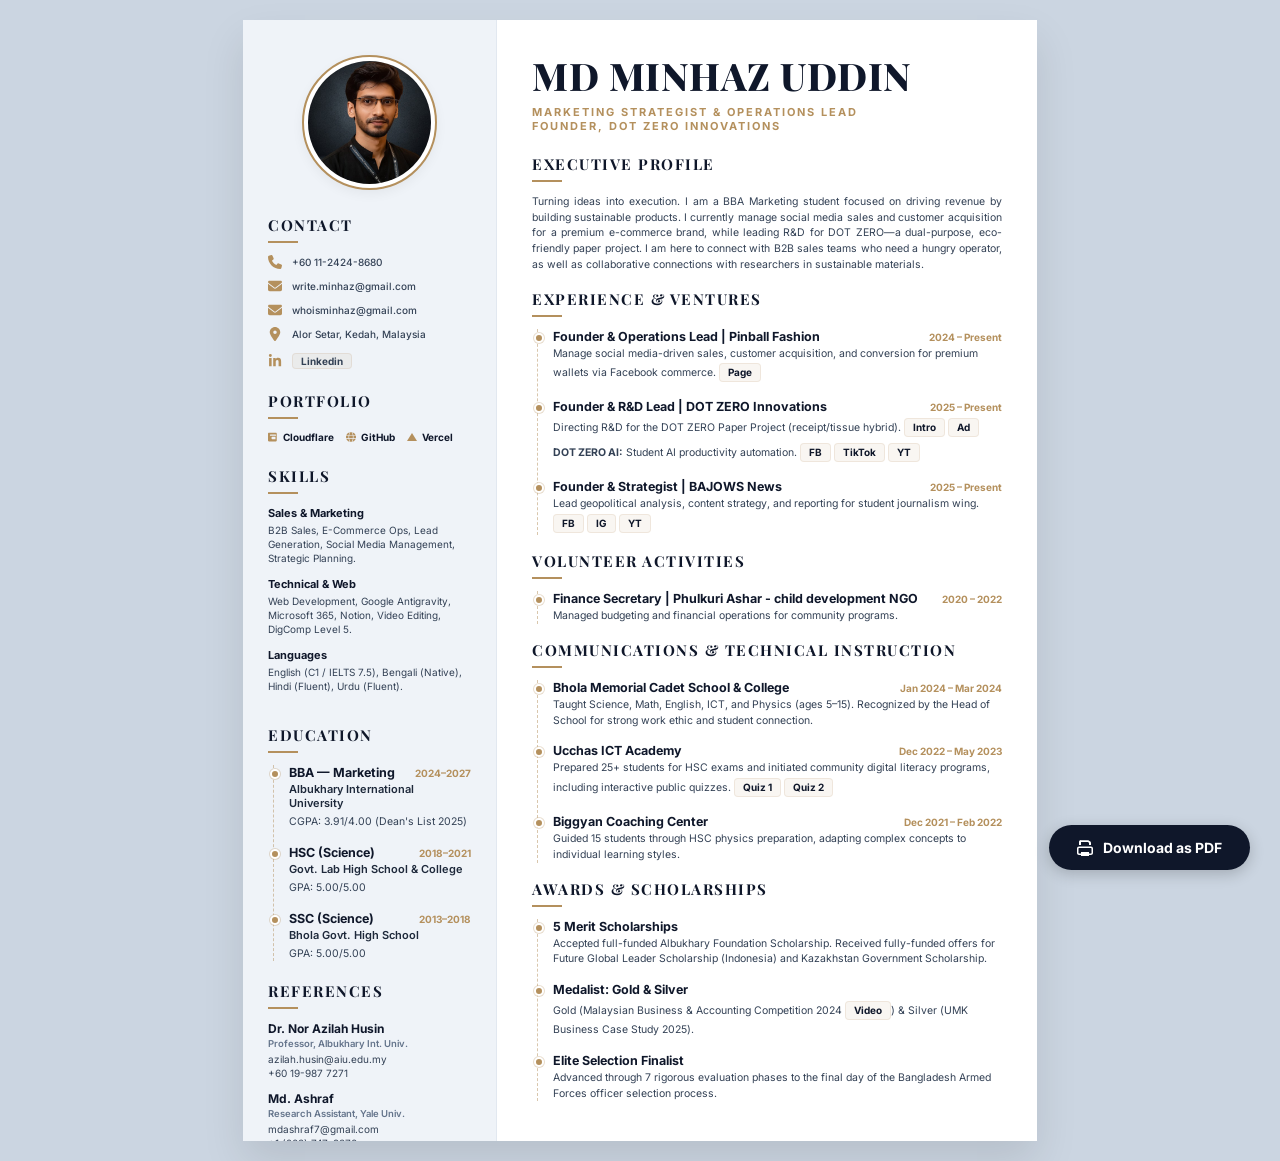
==== commit 34e03420: "Add files via upload" ====
--- a/resume.html
+++ b/resume.html
@@ -241,7 +241,27 @@
         .timeline {
             display: flex;
             flex-direction: column;
-            gap: 12px;
+            gap: 15px;
+            padding-left: 15px;
+            border-left: 1px dashed rgba(180, 144, 93, 0.5);
+            margin-left: 5px;
+        }
+
+        .timeline-item {
+            position: relative;
+        }
+
+        .timeline-item::before {
+            content: '';
+            position: absolute;
+            left: -19.5px;
+            top: 4px;
+            width: 6px;
+            height: 6px;
+            border-radius: 50%;
+            background-color: var(--gold);
+            border: 2px solid #fff;
+            box-shadow: 0 0 0 1px rgba(180, 144, 93, 0.3);
         }
 
         .item-header {
@@ -422,9 +442,9 @@
             <div>
                 <div class="section-title">PORTFOLIO</div>
                 <div class="portfolio-links">
+                    <a href="https://portfolio.whoisminhaz.workers.dev/" target="_blank" class="portfolio-link"><svg viewBox="0 0 512 512"><path d="M400 32H48C21.5 32 0 53.5 0 80v352c0 26.5 21.5 48 48 48h352c26.5 0 48-21.5 48-48V80c0-26.5-21.5-48-48-48zm-16.4 336H240.2c-35.1 0-63.5-28.5-63.5-63.6 0-35.1 28.5-63.6 63.5-63.6h143.4V368zM384 192H128c-17.7 0-32-14.3-32-32s14.3-32 32-32h256c17.7 0 32 14.3 32 32s-14.3 32-32 32z"/></svg> Cloudflare</a>
                     <a href="https://whoisminhaz.github.io/portfolio/" target="_blank" class="portfolio-link"><svg viewBox="0 0 512 512"><path d="M352 256c0 22.2-1.2 43.6-3.3 64H163.3c-2.2-20.4-3.3-41.8-3.3-64s1.2-43.6 3.3-64h185.4c2.2 20.4 3.3 41.8 3.3 64zm28.8-64h123.1c5.3 20.5 8.1 41.9 8.1 64s-2.8 43.5-8.1 64H380.8c2.1-20.6 3.2-42 3.2-64s-1.1-43.4-3.2-64zm112.6-32H376.7c-10-63.9-29.8-117.4-55.3-151.6c78.3 20.7 142 77.5 171.9 151.6zm-149.1 0H167.7c6.1-36.4 15.5-68.6 27-94.7c10.5-23.6 22.2-40.7 33.5-51.5C239.4 3.2 248.7 0 256 0s16.6 3.2 27.8 13.8c11.3 10.8 23 27.9 33.5 51.5c11.6 26 20.9 58.2 27 94.7zm-209 0H18.6C48.6 85.9 112.2 29.1 190.6 8.4C165.1 42.6 145.3 96.1 135.3 160zM8.1 192H131.2c-2.1 20.6-3.2 42-3.2 64s1.1 43.4 3.2 64H8.1C2.8 299.5 0 278.1 0 256s2.8-43.5 8.1-64zM194.7 446.6c-11.6-26-20.9-58.2-27-94.6h176.6c-6.1 36.4-15.5 68.6-27 94.6c-10.5 23.6-22.2 40.7-33.5 51.5C272.6 508.8 263.3 512 256 512s-16.6-3.2-27.8-13.8c-11.3-10.8-23-27.9-33.5-51.5zM135.3 352c10 63.9 29.8 117.4 55.3 151.6C112.2 482.9 48.6 426.1 18.6 352H135.3zm358.1 0c-29.9 74.1-93.6 130.9-171.9 151.6c25.5-34.2 45.2-87.7 55.3-151.6h116.6z"/></svg> GitHub</a>
                     <a href="https://whoisminhaz.vercel.app/" target="_blank" class="portfolio-link"><svg viewBox="0 0 512 512"><path d="M256 48L512 464H0L256 48z"/></svg> Vercel</a>
-                    <a href="https://portfolio.whoisminhaz.workers.dev/" target="_blank" class="portfolio-link"><svg viewBox="0 0 512 512"><path d="M400 32H48C21.5 32 0 53.5 0 80v352c0 26.5 21.5 48 48 48h352c26.5 0 48-21.5 48-48V80c0-26.5-21.5-48-48-48zm-16.4 336H240.2c-35.1 0-63.5-28.5-63.5-63.6 0-35.1 28.5-63.6 63.5-63.6h143.4V368zM384 192H128c-17.7 0-32-14.3-32-32s14.3-32 32-32h256c17.7 0 32 14.3 32 32s-14.3 32-32 32z"/></svg> mirror</a>
                 </div>
             </div>
 
@@ -432,11 +452,11 @@
                 <div class="section-title">SKILLS</div>
                 <div class="skill-group">
                     <strong>Sales & Marketing</strong>
-                    <p>B2B Sales, E-Commerce Ops, Lead Generation, Social Media Management, AI Marketing & Automation.</p>
+                    <p>B2B Sales, E-Commerce Ops, Lead Generation, Social Media Management, Strategic Planning.</p>
                 </div>
                 <div class="skill-group">
-                    <strong>Technical & Analytical</strong>
-                    <p>Google Antigravity, Microsoft 365, Notion, Video Editing, DigComp Level 5.</p>
+                    <strong>Technical & Web</strong>
+                    <p>Web Development, Google Antigravity, Microsoft 365, Notion, Video Editing, DigComp Level 5.</p>
                 </div>
                 <div class="skill-group">
                     <strong>Languages</strong>
@@ -525,10 +545,6 @@
                         <div class="item-header"><div class="item-title">Finance Secretary | Phulkuri Ashar - child development NGO</div><div class="item-date">2020 – 2022</div></div>
                         <p>Managed budgeting and financial operations for community programs.</p>
                     </div>
-                    <div class="timeline-item">
-                        <div class="item-header"><div class="item-title">Office Secretary | Al-Hera Shilpi Gosthi</div><div class="item-date">2017 – 2022</div></div>
-                        <p>Directed administrative operations for the cultural organization.</p>
-                    </div>
                 </div>
             </div>
 
@@ -541,7 +557,7 @@
                     </div>
                     <div class="timeline-item">
                         <div class="item-header"><div class="item-title">Ucchas ICT Academy</div><div class="item-date">Dec 2022 – May 2023</div></div>
-                        <p>Prepared 25+ students for HSC exams and initiated community digital literacy programs, including interactive public quizzes.</p>
+                        <p>Prepared 25+ students for HSC exams and initiated community digital literacy programs, including interactive public quizzes. <a href="https://www.facebook.com/share/v/1GdVKYYxKZ/" target="_blank" class="embed-link">Quiz 1</a> <a href="https://www.facebook.com/share/v/158mvcBEVn" target="_blank" class="embed-link">Quiz 2</a></p>
                     </div>
                     <div class="timeline-item">
                         <div class="item-header"><div class="item-title">Biggyan Coaching Center</div><div class="item-date">Dec 2021 – Feb 2022</div></div>
